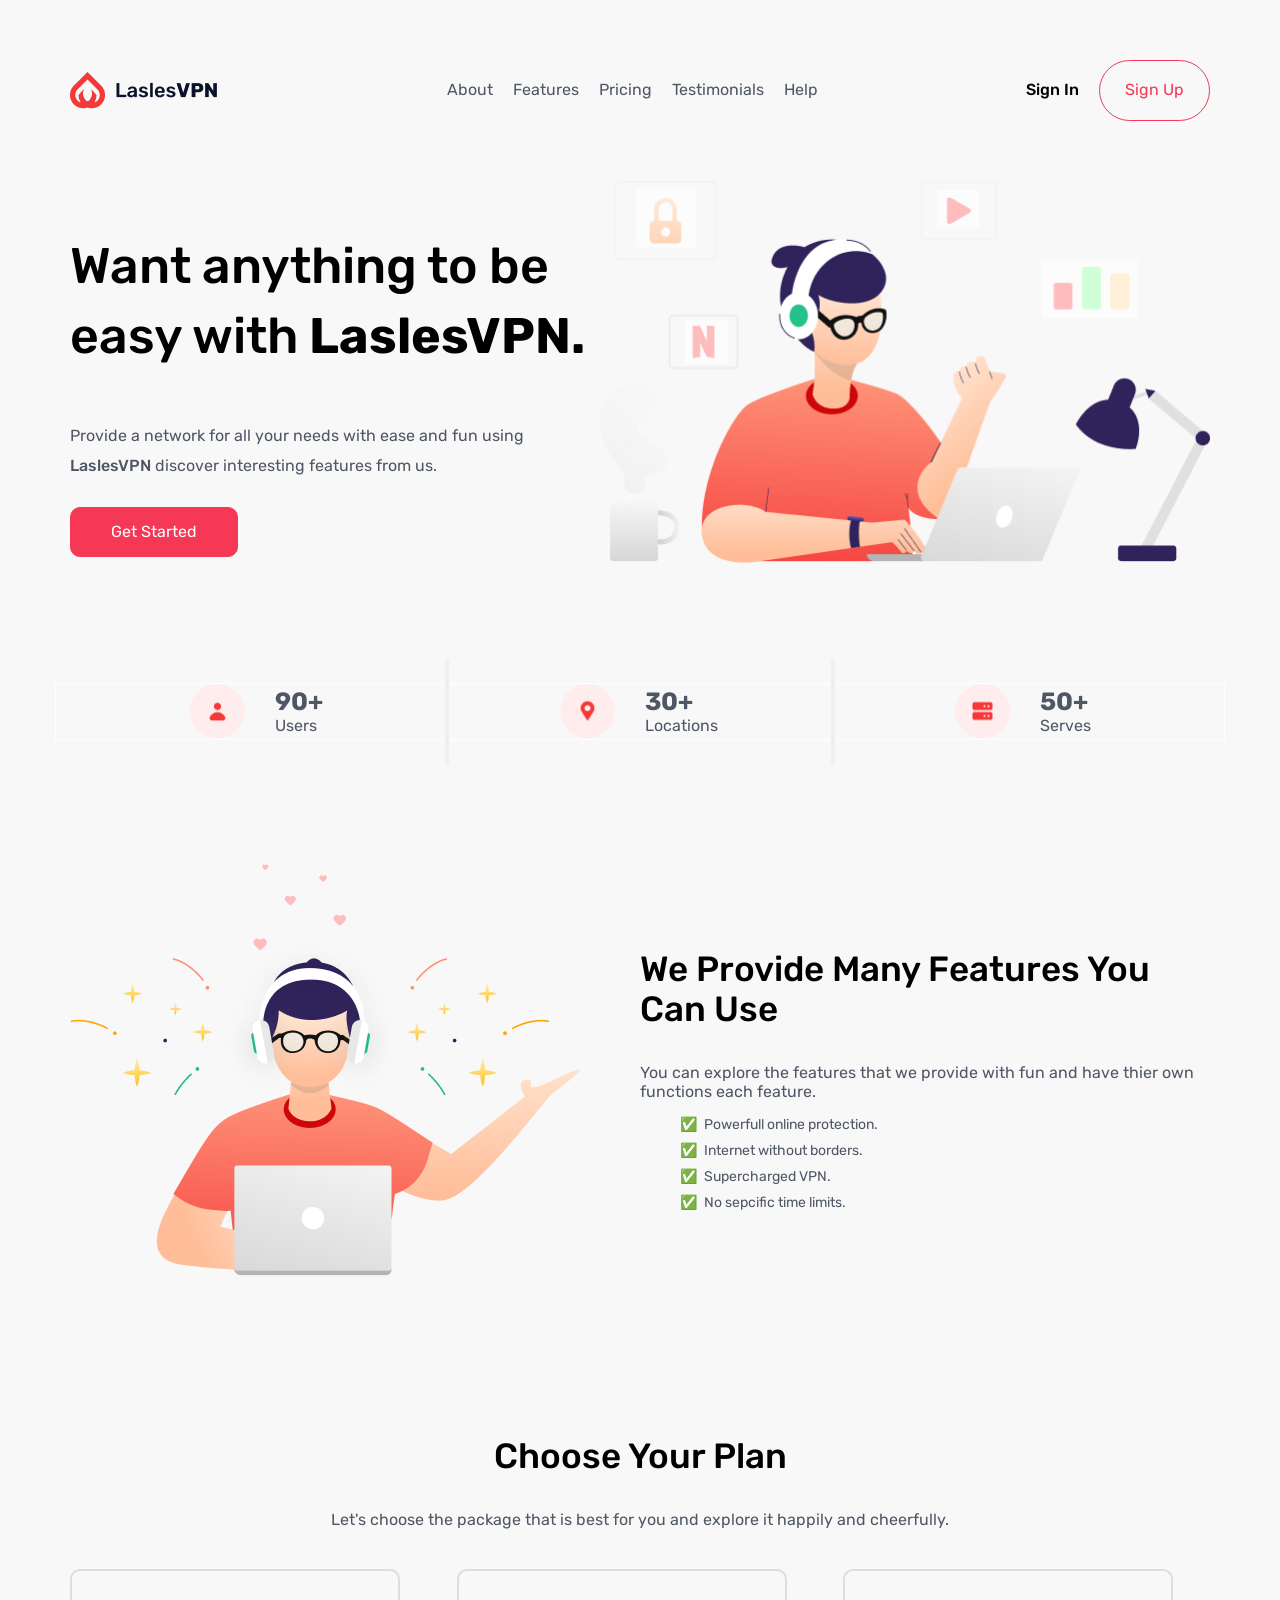
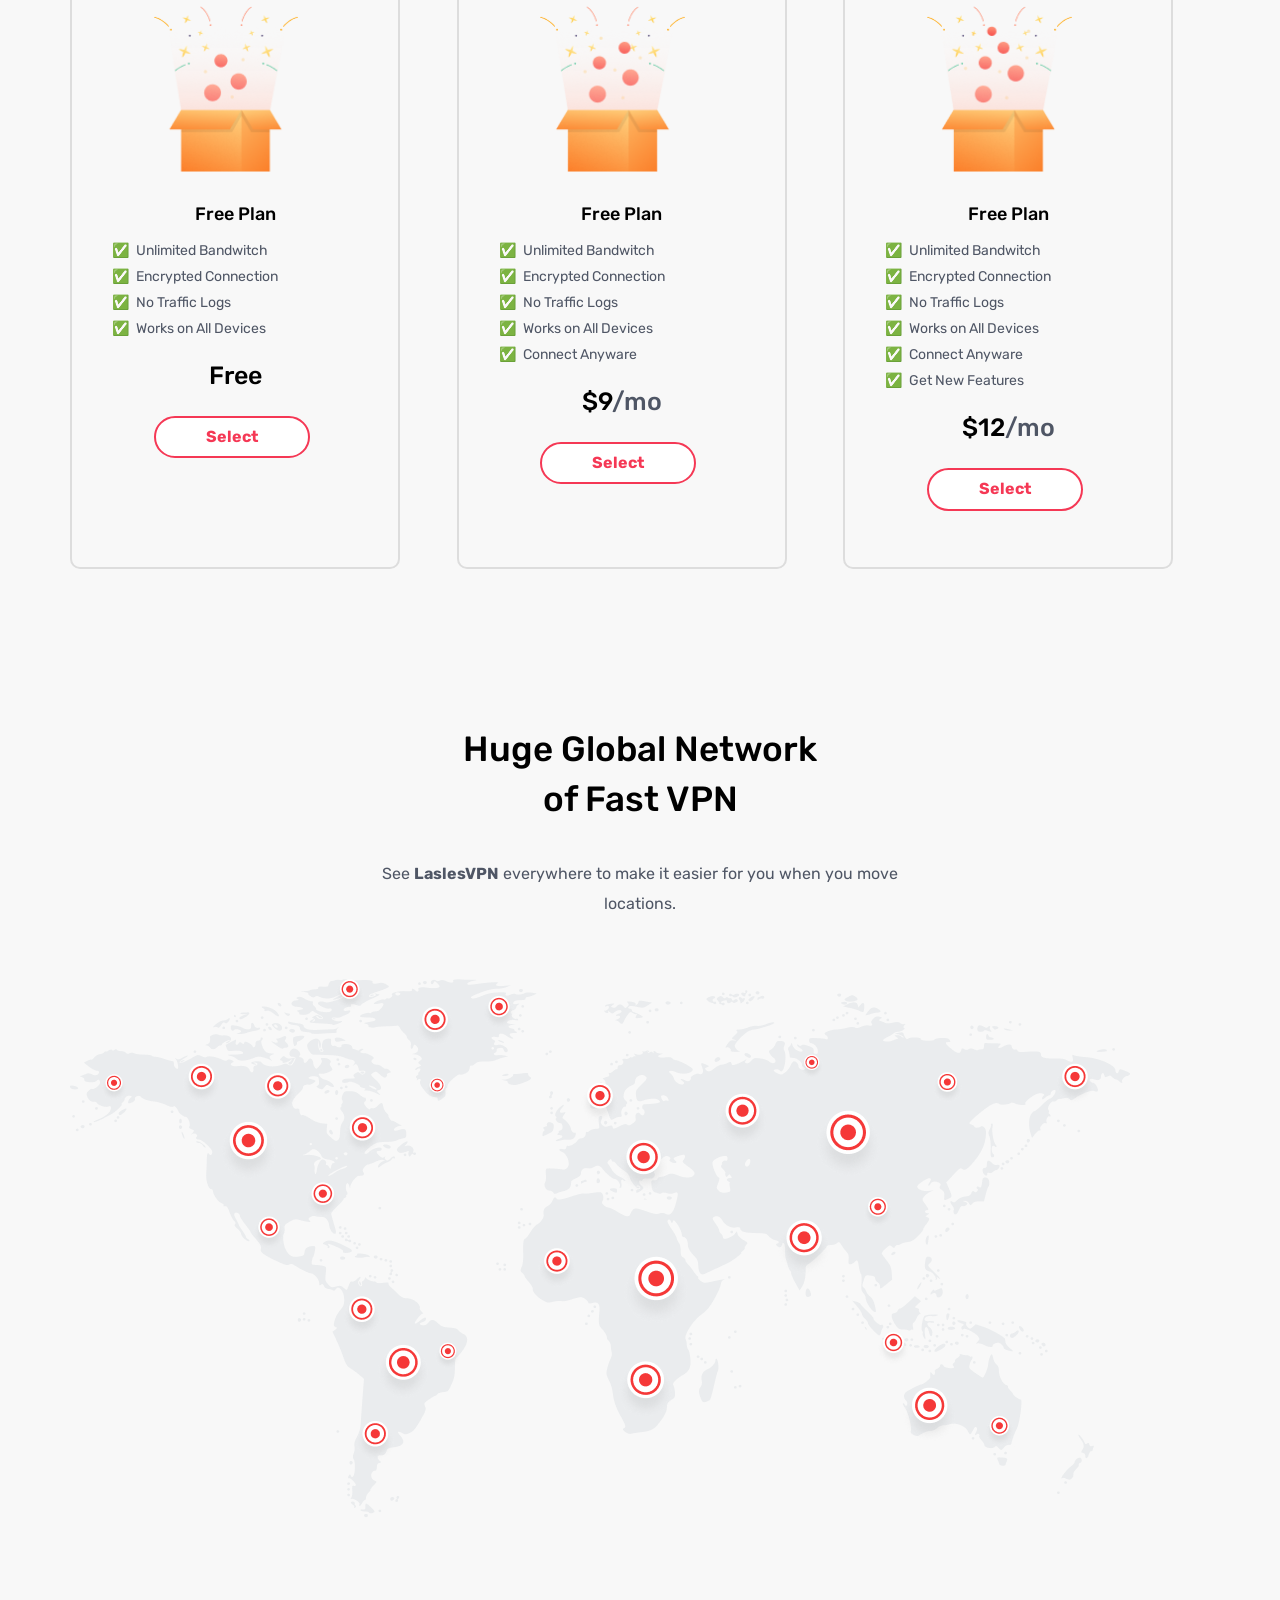
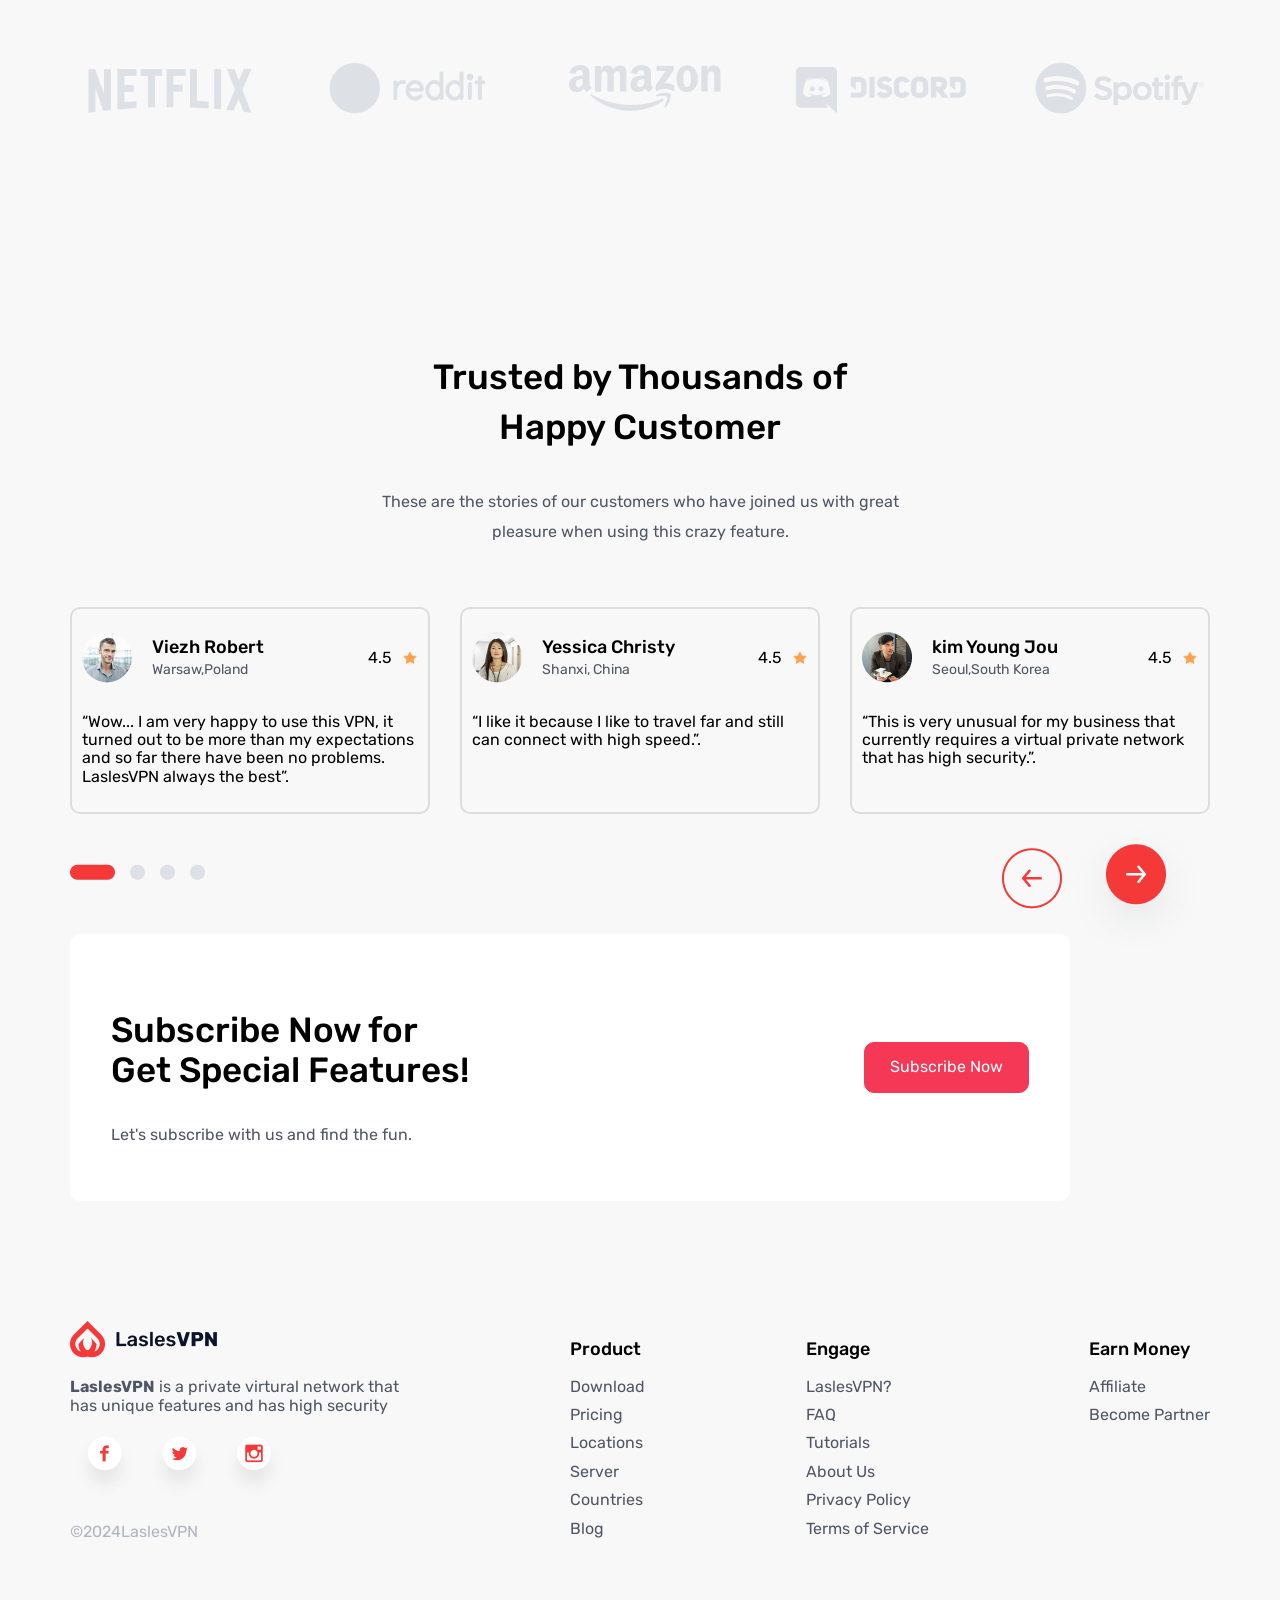
==== Lasles Template/lasles.html @ 818b7c28 "Templates" ====
<!DOCTYPE html>
<html lang="en">
<head>
  <meta charset="UTF-8">
  <meta name="viewport" content="width=device-width, initial-scale=1.0">
  <title>Lasles/Template</title>
  <link rel="stylesheet" href="lasles.css">
  <link rel="stylesheet" href="normalize.css">
  <link rel="icon" href="images/icon.png">
  <link rel="preconnect" href="https://fonts.googleapis.com">
<link rel="preconnect" href="https://fonts.gstatic.com" crossorigin>
<link href="https://fonts.googleapis.com/css2?family=Rubik:ital,wght@0,300..900;1,300..900&display=swap" rel="stylesheet">
    <link rel="stylesheet" href="https://cdnjs.cloudflare.com/ajax/libs/font-awesome/6.0.0-beta3/css/all.min.css"> <!--<i>For the icon</i>-->
</head>
<body>
                         <!-- Header -->
  <div class="header">
    <div class="container">
      <img decoding="async" src="images/Logo.png" alt="Logo">
      <ul>
        <li>About</li>
        <li>Features</li>
        <li>Pricing</li>
        <li>Testimonials</li>
        <li>Help</li>
      </ul>
      <div class="sign">
        <h4>Sign In</h4>
        <a href="#">Sign Up</a>
      </div>
    </div>
  </div>
                          <!-- Nav -->
        <nav>
          <div class="container">
            <div class="left">
              <h3>
                Want anything to be easy with
                <span>LaslesVPN.</span> 
              </h3>
              <p>
                Provide a network for all your needs with ease 
                and fun using<span> LaslesVPN </span>discover interesting features
                 from us.
              </p>
              <button>Get Started</button>
            </div>
            <img decoding="async" src="images/Illustration 1.png" alt="" width="611.24px" height="382.44px">
          </div>
        </nav>
                              <!-- count -->
        <div class="count">
          <div class="container">

            <div class="item">
              <img decoding="async" src="images/user.png" alt="" width="55px" height="55px">
              <p><span>90+</span><br>Users</p>
            </div>

            <div class="item">
              <img decoding="async" src="images/location.png" alt="" width="55px" height="55px">
              <p><span>30+</span><br>Locations</p>
            </div>

            <div class="item">
              <img decoding="async" src="images/Server.png" alt="" width="55px" height="55px">
              <p><span>50+</span><br>Serves</p>
            </div>

          </div>
        </div>
                                                      <!-- Features -->
        <div class="features">
          <div class="container">
            <div class="left-features">
              <img decoding="async" src="images/Illustration 2.png" alt="">
            </div>
            <div class="right-features">
              <h3>
                We Provide Many Features You Can Use
              </h3>
              <p>
                You can explore the features that we provide 
                with fun and have thier own functions each feature.
              </p>
              <ul>
                <li>Powerfull online protection.</li>
                <li>Internet without borders.</li>
                <li>Supercharged VPN.</li>
                <li>No sepcific time limits.</li>
              </ul>
            </div>
          </div>
        </div>
                              <!-- Subscribe-->
        <div class="subscribe">
          <div class="container">
            <h3>Choose Your Plan</h3>
            <p>
              Let's choose the package that is best
              for you and explore it happily and cheerfully.
            </p>
            <div class="template">

            <div class="box">
              <img decoding="async" src="images/Free.png" alt="" width="144.9px" height="165.37px">
              <h3>Free Plan</h3>
              <ul>
                <li>Unlimited Bandwitch</li>
                <li>Encrypted Connection</li>
                <li>No Traffic Logs</li>
                <li>Works on All Devices</li>
              </ul>
              <h3>Free</h3>
              <a href="#">Select</a>
            </div>

            <div class="box">
              <img decoding="async" src="images/Standard.png" alt="" width="144.9px" height="165.37px">
              <h3>Free Plan</h3>
              <ul>
                <li>Unlimited Bandwitch</li>
                <li>Encrypted Connection</li>
                <li>No Traffic Logs</li>
                <li>Works on All Devices</li>
                <li>Connect Anyware</li>
              </ul>
              <h3>$9<span>/mo</span></h3>
              <a href="#">Select</a>
            </div>

            <div class="box">
              <img decoding="async" src="images/Premium.png" alt="" width="144.9px" height="165.37px">
              <h3>Free Plan</h3>
              <ul>
                <li>Unlimited Bandwitch</li>
                <li>Encrypted Connection</li>
                <li>No Traffic Logs</li>
                <li>Works on All Devices</li>
                <li>Connect Anyware</li>
                <li>Get New Features</li>
              </ul>
              <h3>$12<span>/mo</span></h3>
              <a href="#">Select</a>
            </div>
            </div> 
          </div>
        </div>
                        <!-- Map -->
      <div class="map">
        <div class="container">
          <div class="main-heading">
            <h3>
              Huge Global Network <br>of Fast VPN
            </h3>
            <p>
              See <span>LaslesVPN</span> everywhere to make it
              easier for you when you move <br>locations.
            </p>
          </div>
          <img decoding="async" src="images/Huge Global.png" alt="">
          <img decoding="async" src="images/Sponsored.png" alt="">    
        </div>
      </div>
                        <!-- Feedback -->
      <div class="Feedback">
        <div class="container">
          <div class="main-heading">
            <h3>Trusted by Thousands of<br> Happy Customer</h3>
            <p>
              These are the stories of our customers who have joined us
              with great<br> pleasure when using this crazy feature.
            </p>
          </div>

          <div class="feed-box">
            <div class="bin">
              <div class="flex">
              <div class="left-flex">
                <img decoding="async" src="images/icon1.png" alt="icon1">
                <p>
                  Viezh Robert <br> <span>Warsaw,Poland</span>
                </p>
              </div>
              <div class="right-flex">
                <p>4.5</p>
                <img decoding="async" src="images/Star.png" alt="" width="16px" height="16px">
              </div>
            </div>
              <p>
                “Wow... I am very happy to use this VPN,
                 it turned out to be more than my expectations 
                 and so far there have been no problems.
                  LaslesVPN always the best”.
              </p>
            </div>

            <div class="bin">
              <div class="flex">
              <div class="left-flex">
                <img decoding="async" src="images/icon2.png" alt="icon1">
                <p>
                  Yessica Christy <br> <span>Shanxi, China</span>
                </p>
              </div>
              <div class="right-flex">
                <p>4.5</p>
                <img decoding="async" src="images/Star.png" alt="" width="16px" height="16px">
              </div>
            </div>
              <p>
                “I like it because I like to travel far 
                and still can connect with high speed.”.
              </p>
            </div>

            <div class="bin">
              <div class="flex">
              <div class="left-flex">
                <img decoding="async" src="images/icon3.png" alt="icon1">
                <p>
                  kim Young Jou <br> <span>Seoul,South Korea</span>
                </p>
              </div>
              <div class="right-flex">
                <p>4.5</p>
                <img decoding="async" src="images/Star.png" alt="" width="16px" height="16px">
              </div>
            </div>
              <p>
                “This is very unusual for my business that 
                currently requires a virtual private network
                that has high security.”.
              </p>
            </div>
          </div>

          <div class="last-div">
            <div class="left">
              <img decoding="async" src="images/Group 1300.png" alt="">
            </div>

            <div class="right">
                <img decoding="async" src="images/left.png" alt="" style="margin-bottom: 20px;">
                <img decoding="async" src="images/right.png" alt="">
            </div>
          </div>
          
        </div>
      </div>
                                               <!-- Package -->
   <div class="package">
    <div class="container">
      <div class="package-box">
        <div class="left">
          <p>
            Subscribe Now for Get Special Features!
          </p>
          <p>Let's subscribe with us and find the fun.</p>
        </div>  
        <button>Subscribe Now</button>
      </div>
    </div>
   </div> 
                                      <!--Footer-->
      <div class="footer">
        <div class="container">
          <div class="footer-box">
            <div class="box1">
              <img decoding="async" src="images/Logo.png">
              <p>
                <span>LaslesVPN</span> is a private virtural network that has
                unique features and has high security
              </p>
                <img decoding="async" src="images/Facebook.png">
                <img decoding="async" src="images/Twitter.png">
                <img decoding="async" src="images/Instagram.png">
              <p>&copy;2024LaslesVPN</p>
            </div>
            <div class="box2">
              <h3>Product</h3>
              <ul>
                <li>Download</li>
                <li>Pricing</li>
                <li>Locations</li>
                <li>Server</li>
                <li>Countries</li>
                <li>Blog</li>
              </ul>
            </div>
            <div class="box2">
              <h3>Engage</h3>
              <ul>
                <li>LaslesVPN?</li>
                <li>FAQ</li>
                <li>Tutorials</li>
                <li>About Us</li>
                <li>Privacy Policy</li>
                <li>Terms of Service</li>
              </ul>
            </div>
            <div class="box2">
              <h3>Earn Money</h3>
              <ul>
                <li>Affiliate</li>
                <li>Become Partner</li>
              </ul>
            </div>
          </div>
        </div>
      </div>
      
</body>
</html>
---- Lasles Template/lasles.css ----
:root{
  --section-padding: 60px;
  --main-color: #4F5665;
  --secondary-color: #F53855;

}
*{
  -webkit-box-sizing: border-box;
  -moz-box-sizing: border-box;
  box-sizing: border-box;
}
html{
  scroll-behavior: smooth;
}
body{
  font-family: "Rubik";
  margin: 0;
  background: #F8F8F8;
}
.container{             
  padding-left: 15px;
  padding-right: 15px;
  margin-left: auto;
  margin-right: auto;

}
/* Small */
@media(min-width:768px){
  .container{
    width: 750px;
  }
}
  /* Medium */
@media (min-width: 992px) {
  .container {
      width: 970px;
  }
}
 /* large */
@media (min-width: 1200px) {
  .container {
      width: 1170px;
  }
}
                            /* Header */
.header{
  padding-top: var(--section-padding);
}
.header .container{
  display: flex;
  justify-content: space-between;
  align-items: center;
  max-width: 100%;
}
.header .container img{
  width: 149px;
  height: 36.23px;
}
.header .container ul{
  list-style: none;
  display: flex;
}
.header .container ul li{
  margin-right: 20px;
  color: var(--main-color);
}
.header .container .sign{
  display: flex;
}
.header .container h4{
  font-weight: 500;
  font-size: 16px;
  margin-right: 20px;
}
.header .container a{
  text-decoration: none;
  color:var(--secondary-color);
  border: 1px solid var(--secondary-color);
  border-radius: 50px;
  padding:20px 25px;
}
@media (max-width:993px){
  .header .container{
    flex-direction: column;
    margin: 20px;
  }
}
@media (max-width:480px){
  .header .container{
    justify-content: center;
  }
  .header .container ul{
    flex-direction: column;
  }
  .header .container ul li{
    margin-bottom: 10px;
  }
}
                                    /* nav */
nav{
  padding-top:var(--section-padding);
  padding-bottom: var(--section-padding);
}
nav .container{
  display: flex;
  justify-content: space-between;
}
nav .container .left h3{
  font-weight: 500;
  font-size: 50px;
  line-height: 70px;
}
nav .container .left h3 span{
  font-weight: bold;
}
nav .container .left p{
  font-weight: 400;
  font-size: 16px;
  line-height: 30px;
  color: var(--main-color);
}
nav .container .left p span{
  font-weight: 500;
}
nav .container .left button{
  color: white;
  background-color: var(--secondary-color);
  padding: 15px 40px;
  border-radius: 10px;
  border: 1px solid var(--secondary-color);
  margin-top: 10px;
}
nav .container img{
  max-width: 100%;
}
@media(max-width:1200px){
  nav .container{
    flex-direction: column-reverse;
    align-items: center;
  }
  nav .container .left button{
    position: relative;
    left:calc(100%/3);
  }
}
                          /* count */
.count{
  padding-top:var(--section-padding);
  padding-bottom: var(--section-padding);
}
.count .container{
  display: flex;
  position: relative;
  justify-content: space-around;
  border: 1px solid white;
}
.count .container .item{
  display: flex;
  align-items: center;
}
.count .container .item::after{
  content: "";
  height: 100px;
  border: 2px solid #EEEFF2;
  position: absolute;
  left: calc(100% /3);
}
.count .container .item::before{
  content: "";
  height: 100px;
  border: 2px solid #EEEFF2;
  position: absolute;
  right: calc(100% /3);
}
@media (max-width:768px){
  .count .container .item::before,
  .count .container .item::after{
    height: 50px;
  }
}
@media (max-width:480px){
  .count .container .item::before,
  .count .container .item::after{
    visibility: hidden;
  }
  .count .container{
    flex-direction: column;
    align-items: center;
    justify-content: space-around;
  }
  .count .container .item{
    align-items: center;
    margin-bottom: 20px;
  }
}
.count .container .item img{
  margin-right: 30px;
}
.count .container .item p span{
  font-weight: bold;
  font-size:25px;
}
.count .container .item p{
  color: var(--main-color);
  margin: 0;
}
                                    /* Features */
.features{
  padding-top: var(--section-padding);
  padding-bottom: var(--section-padding);
}
.features .container{
  display:flex;
  align-items: center;
}
.features .container .left-features {
  flex-basis: 50%;
}
.features .container .left-features img{
  max-width: 100%;
}
.features .container .right-features{
  flex-basis: 50%;
}
.features .container .right-features h3{
  font-weight: 500;
  font-size: 35px;
  max-width: 100%;
}
.features .container .right-features p{
  color: var(--main-color);
  font-weight: 400;
  font-size: 16px;
  max-width: 100%;
}
.features .container .right-features ul{
  list-style: none;
}
.features .container .right-features ul li{
  color: var(--main-color);
  margin-bottom: 10px;
  font-size:14px;
  font-weight: 400;
}
.features .container .right-features ul li::before{
  content: "✅";
  margin-right: 7px;
}
@media(max-width:992px){
  .features .container{
    flex-direction: column;
    justify-content: center;
  }
}
                                   /* Subscribe */
.subscribe{
  padding-top: var(--section-padding);
  padding-bottom: var(--section-padding);
}
.subscribe .container h3{
  text-align: center;
  font-size: 35px;
  font-weight: 500;
}
.subscribe .container p{
  text-align: center;
  color: var(--main-color);
  font-size: 16px;
  font-weight: 400;
}
.subscribe .container .template{
  margin-top:40px;
  display: grid;
  grid-template-columns: repeat(auto-fill,minmax(300px,1fr));
  justify-content: center;
  gap: 20px;
}
.subscribe .container .template .box{
  position: relative;
  max-width: 330px;
  height: 600px;
  border-radius: 10px;
  border: 2px solid #DDDDDD;
  padding:25px 0 25px;
}
.subscribe .container .template .box:hover{
  border-color: var(--secondary-color);
}
.subscribe .container .template .box img{
  margin: 10px 0 10px 25%;
}
.subscribe .container .template .box h3:nth-of-type(1){
  font-size: 18px;
}
.subscribe .container .template .box ul{
  list-style: none;
}
.subscribe .container .template .box ul li{
  font-weight: 400;
  font-size: 14px;
  color:var(--main-color);
  margin-bottom: 10px;
}
.subscribe .container .template .box ul li::before{
  content: "✅";
  margin-right: 7px;
}
.subscribe .container .template .box h3:nth-of-type(2){
  font-weight: 500;
  font-size: 25px;
}
.subscribe .container .template .box h3:nth-of-type(2) span{
  color: var(--main-color);
}
.subscribe .container .template .box a{
  padding: 10px 50px;
  border-radius: 50px;
  border: 2px solid var(--secondary-color);
  background-color: white;
  color: var(--secondary-color);
  font-weight: bold;
  font-size: 16px;
  text-decoration: none;
  position: absolute;
  left: 25%;
}
@media(max-width:666px){
  .subscribe .container .template .box{
    left: 25%;
  }
}
@media(max-width:480px){
  .subscribe .container .template .box{
    left: 10%;
  }
}
                                   /* Map */
.map{
  padding-top: var(--section-padding);
  padding-bottom: var(--section-padding);
}
.main-heading{
  text-align: center;
  margin-bottom: 60px;
}
.map .container p span{
  font-weight: bold;
}
.map .container img:nth-of-type(1){
  max-width: 100%;
  margin-bottom: 60px;
}
.map .container img:nth-of-type(2){
  max-width: 100%;
}
                              /* Feedback */
.Feedback{
  padding-bottom: var(--section-padding);
  padding-top: var(--section-padding);
}
.map .container h3,
.Feedback .container .main-heading h3{
  font-size: 35px;
  font-weight: 500;
  line-height: 50px;
}
.map .container p,
.Feedback .container .main-heading p{
  font-size: 16px;
  font-weight: 400;
  line-height: 30px;
  color: var(--main-color);
}
.Feedback .container .feed-box{
  display: grid;
  grid-template-columns: repeat(auto-fill,minmax(350px,1fr));
  gap:30px 30px;
}
@media(max-width:992px){
  .Feedback .container .feed-box{
    justify-items: center;
  }
}
.feed-box .bin{
  max-width: 400px;
  max-height: 230px;
  border-radius: 10px;
  border: 2px solid #DDDDDD;
  padding: 10px;
}
.feed-box .bin:hover{
  border-color: var(--secondary-color);
}
.feed-box .bin .flex{
  display: flex;
  align-items: center;
  justify-content: space-between;
}
.feed-box .bin .flex .left-flex,
.feed-box .bin .flex .right-flex{
  display: flex;
  align-items: center;
}
.feed-box .bin .flex .left-flex p{
  font-weight: 500;
  font-size: 18px;
}
.feed-box .bin .flex .left-flex p span{
  font-size: 14px;
  font-weight: 400;
  color:var(--main-color);
}
.feed-box .bin .flex .left-flex img{
  margin-right:20px;
}
.feed-box .bin .flex .right-flex p{
  margin-right: 10px;
  font-weight: 400;
  font-size: 16px;
}
.feed-box .bin p{
  font-size: 16px;
  font-weight: 400;
}
.Feedback .container .last-div{
  position: relative;
}
@media(max-width:480px){
  .Feedback .container .last-div{
    display: none;
  }
}
.Feedback .container .last-div .left{
  position: absolute;
  top: 50px;
}
.Feedback .container .last-div .right{
  display:flex;
  align-items: center;
  position: absolute;
  right: 0;
}
                   /* Package */
.package{
  padding-top: var(--section-padding);
  padding-bottom: var(--section-padding);
}
.package .container .package-box{
  max-width: 1000px;
  border-radius: 10px;
  border: 1px solid white;
  padding: 40px;
  display: flex;
  justify-content: space-between;
  align-items: center;
  background-color: white;
}
.package .container .package-box p:nth-of-type(1){
  font-size: 35px;
  font-weight: 500;
  max-width: 371.61px;
}
.package .container .package-box p:nth-of-type(2){
  max-width: 410px;
  font-size: 16px;
  font-weight: 400;
  color: #4F5665;
}
.package .container .package-box button{
  max-width: 250px;
  border-radius: 10px;
  color: white;
  background-color: var(--secondary-color);
  border: 1px solid var(--secondary-color);
  padding: 15px 25px;
}
@media(max-width:768px){
  .package .container .package-box{
    flex-direction: column;
  }
}
                                     /* Footer */
.footer{
  padding-top: var(--section-padding);
  padding-bottom: var(--section-padding);
}
.footer .container .footer-box{
  max-width: 1440px;
  max-height:563.12px;
  display: flex;
  justify-content: space-between;
}
.footer-box .box1 p:nth-of-type(1) span{
  font-weight: bold;
}
.footer-box .box1 p:nth-of-type(1){
  font-weight: 400;
  font-size: 16px;
  color:#4F5665;
  max-width: 340px;
}
.footer-box .box1 p:nth-of-type(2){
  color: #afb5c0;
}
.footer-box .box2 h3{
  font-size: 18px;
  font-weight: 500;
}
.footer-box .box2 ul{
  list-style: none;
  padding-left: 0;
}
.footer-box .box2 ul li{
  color: #4F5665;
  margin-bottom: 10px
}
@media(max-width:992px){
  .footer .container .footer-box{
    flex-direction: column;
    align-items: center;
  }
  .footer-box .box2 h3{
    text-align: center;
  }
  .footer-box .box2 ul{
    display: flex;
  }
  .footer-box .box2 ul li{
    margin-right: 5px;
  }
}
@media(max-width:480px){
   .footer-box .box2 ul{
    flex-direction: column;
  }
}
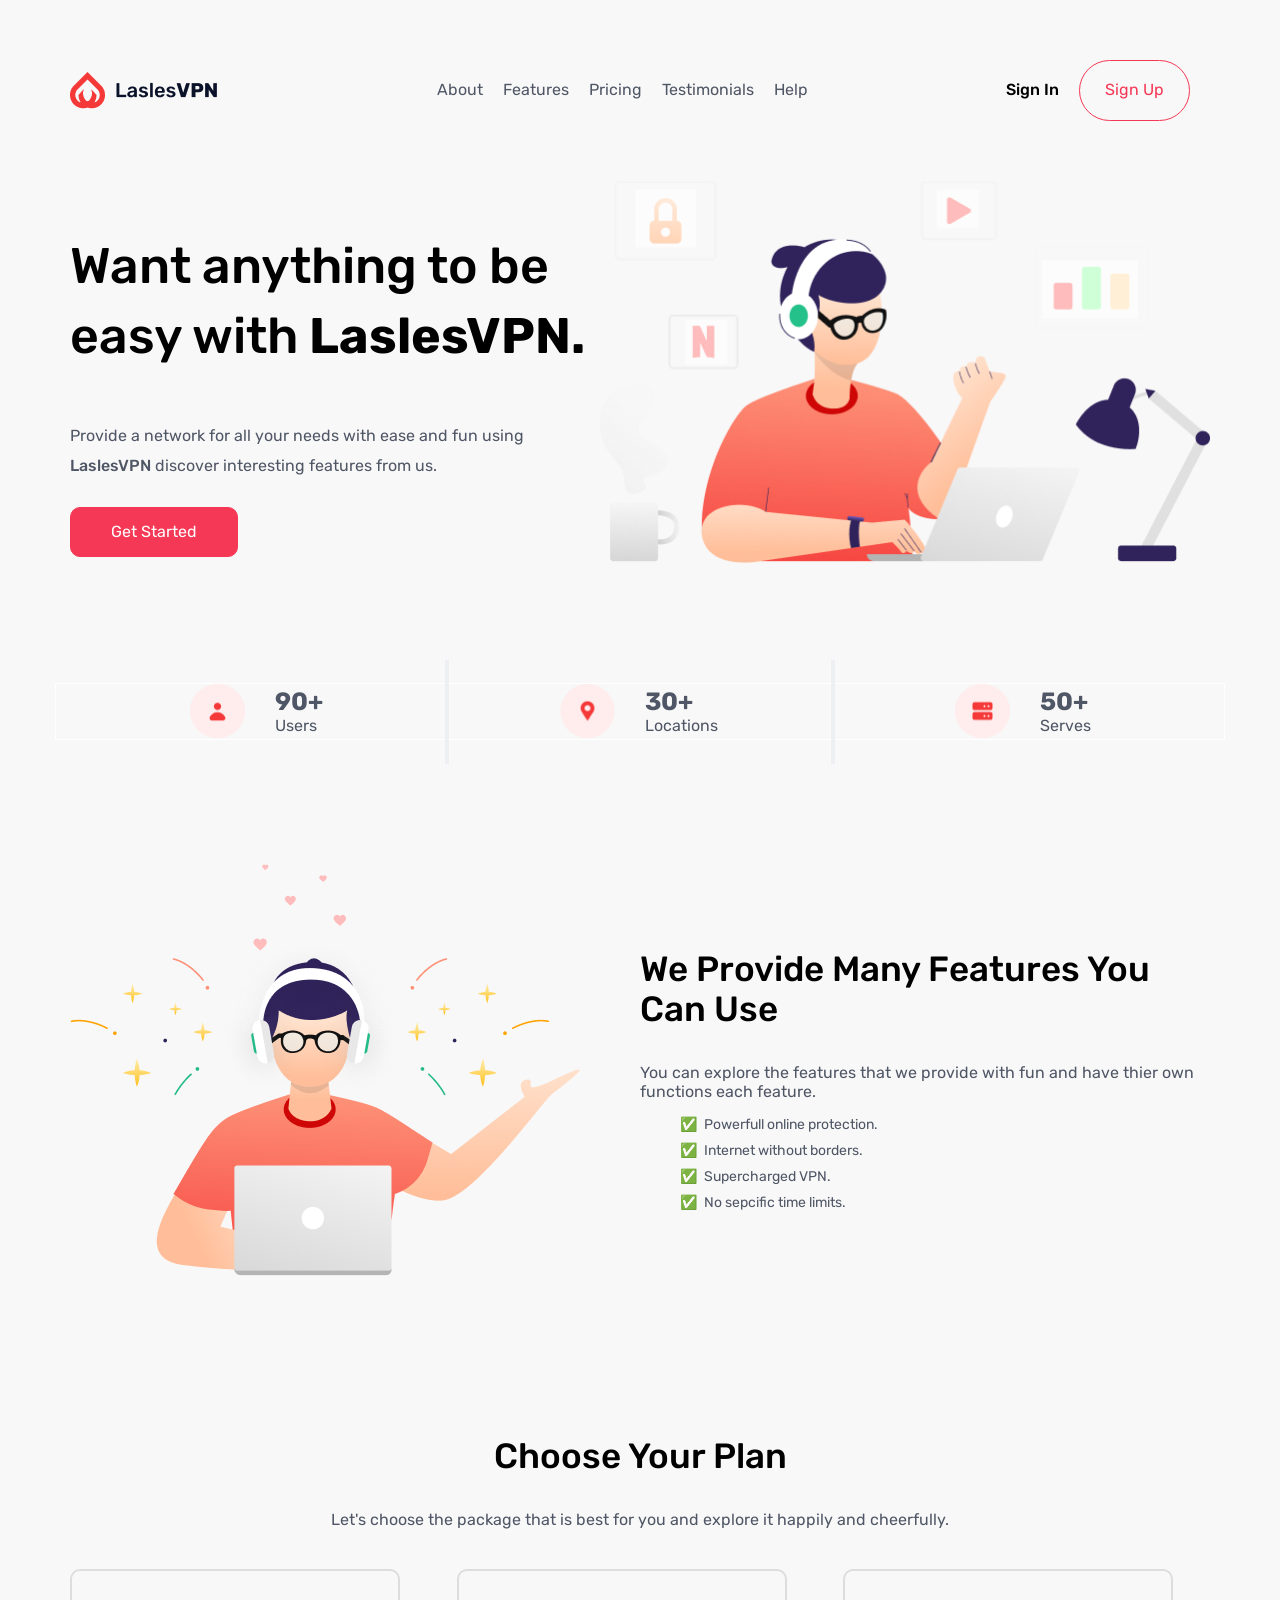
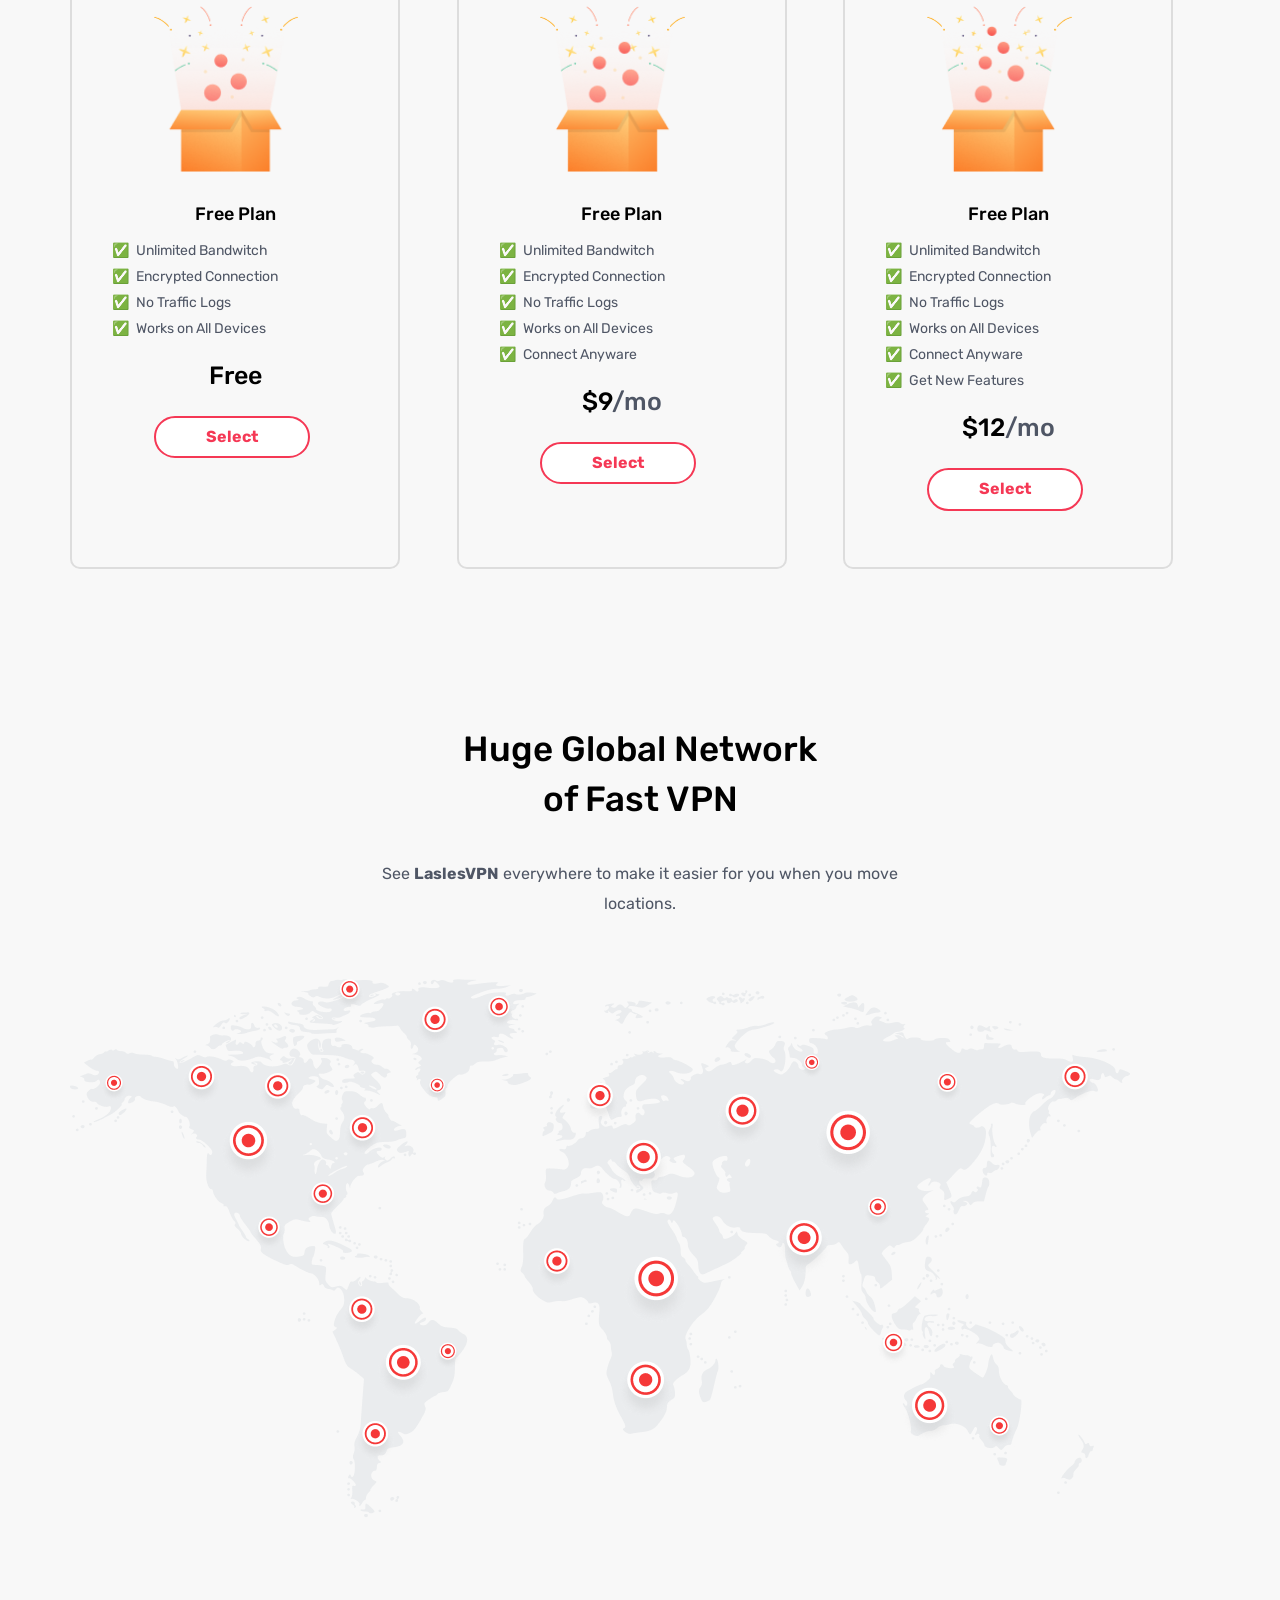
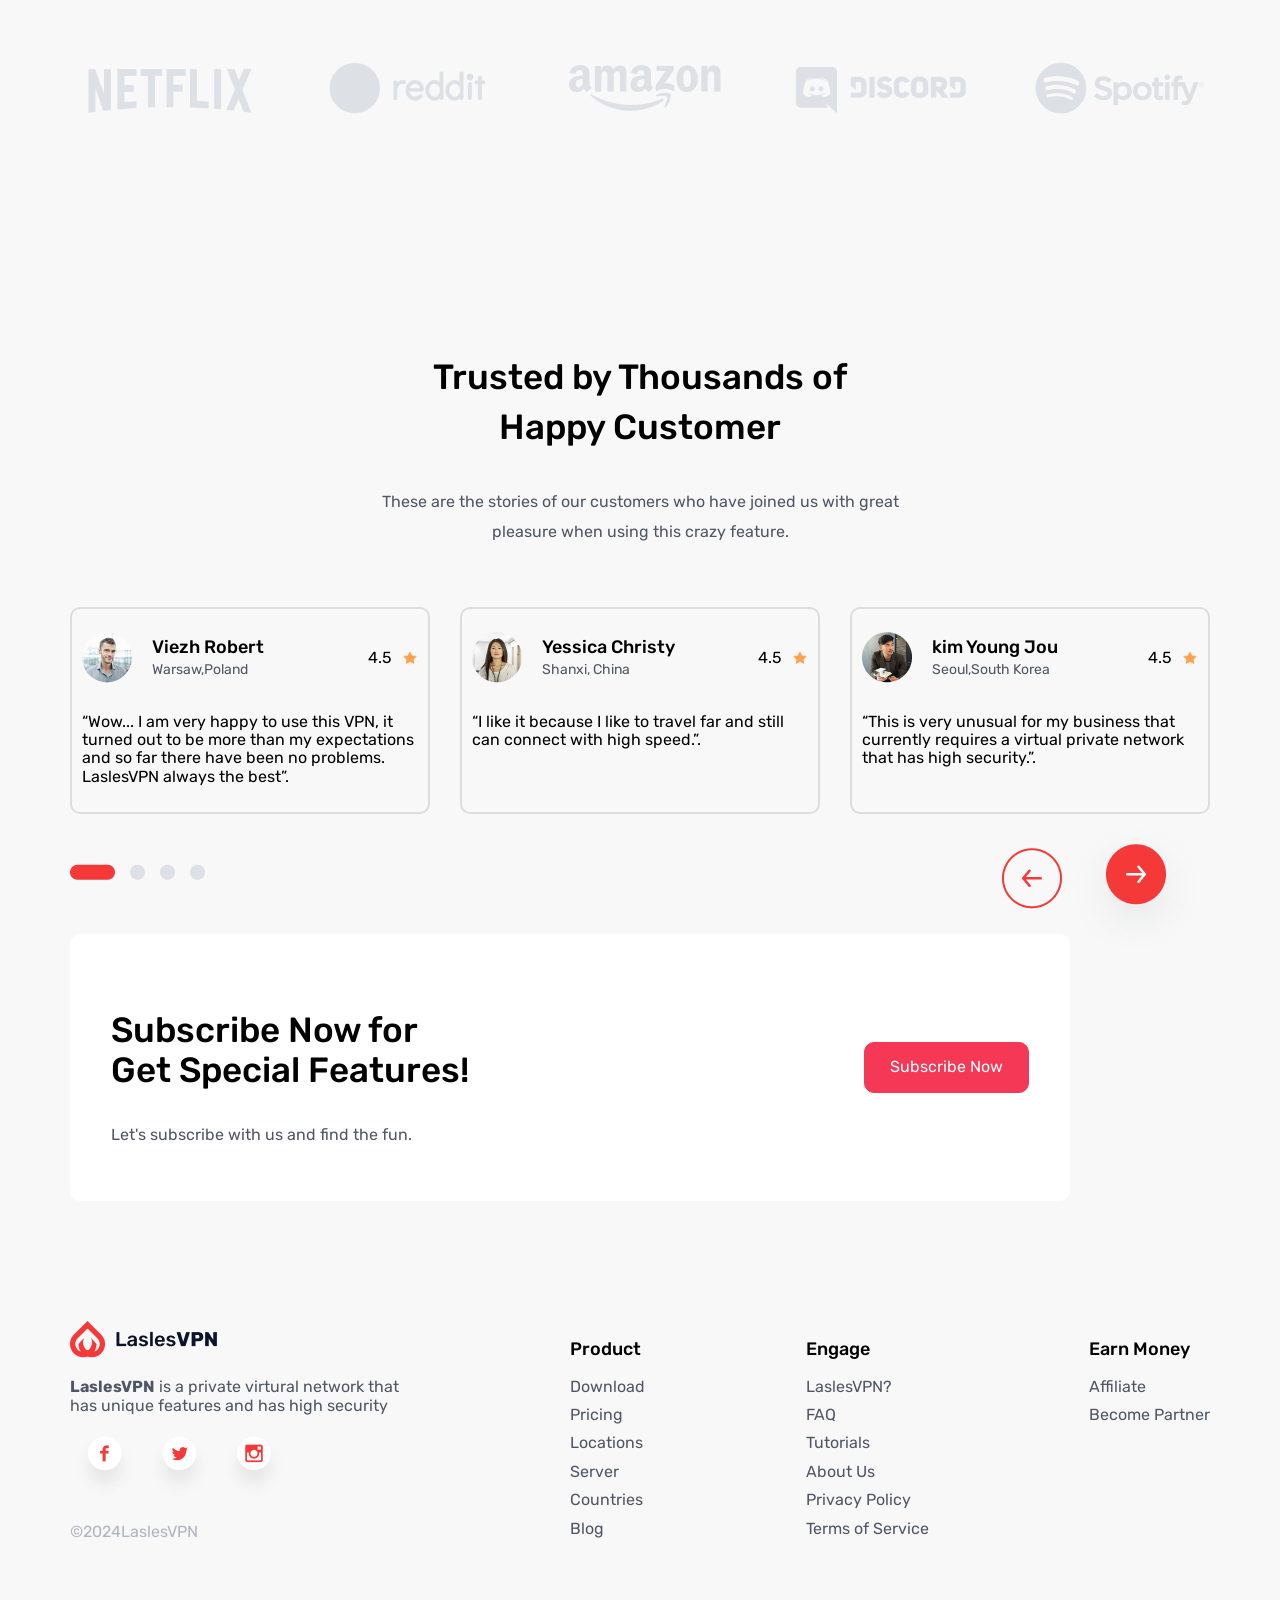
==== commit f118421f: "add:Finder" ====
--- a/Lasles Template/lasles.html
+++ b/Lasles Template/lasles.html
@@ -309,6 +309,5 @@
           </div>
         </div>
       </div>
-      
 </body>
 </html>
--- a/Lasles Template/lasles.css
+++ b/Lasles Template/lasles.css
@@ -16,6 +16,7 @@
   font-family: "Rubik";
   margin: 0;
   background: #F8F8F8;
+  /* background-color: black; */
 }
 .container{             
   padding-left: 15px;
@@ -61,6 +62,7 @@
   display: flex;
 }
 .header .container ul li{
+  cursor: pointer;
   margin-right: 20px;
   color: var(--main-color);
 }
@@ -78,6 +80,7 @@
   border: 1px solid var(--secondary-color);
   border-radius: 50px;
   padding:20px 25px;
+  margin-right: 20px;
 }
 @media (max-width:993px){
   .header .container{
@@ -132,6 +135,8 @@
 }
 nav .container img{
   max-width: 100%;
+  object-fit: contain;
+
 }
 @media(max-width:1200px){
   nav .container{
@@ -204,7 +209,7 @@
   color: var(--main-color);
   margin: 0;
 }
-                                    /* Features */
+                                     /* Features */
 .features{
   padding-top: var(--section-padding);
   padding-bottom: var(--section-padding);
@@ -324,7 +329,22 @@
   position: absolute;
   left: 25%;
 }
-@media(max-width:666px){
+  @media(max-width:768px){
+    .subscribe .container .template {
+    justify-items: center;
+    }
+    .subscribe .container .template .box img{
+      margin-left: 20px;
+    }
+    .subscribe .container .template .box ul{
+      padding-left: 0;
+    }
+    .subscribe .container .template .box a{
+      left: 5px;
+    }
+  }
+
+/* @media(max-width:666px){
   .subscribe .container .template .box{
     left: 25%;
   }
@@ -333,7 +353,7 @@
   .subscribe .container .template .box{
     left: 10%;
   }
-}
+} */
                                    /* Map */
 .map{
   padding-top: var(--section-padding);
